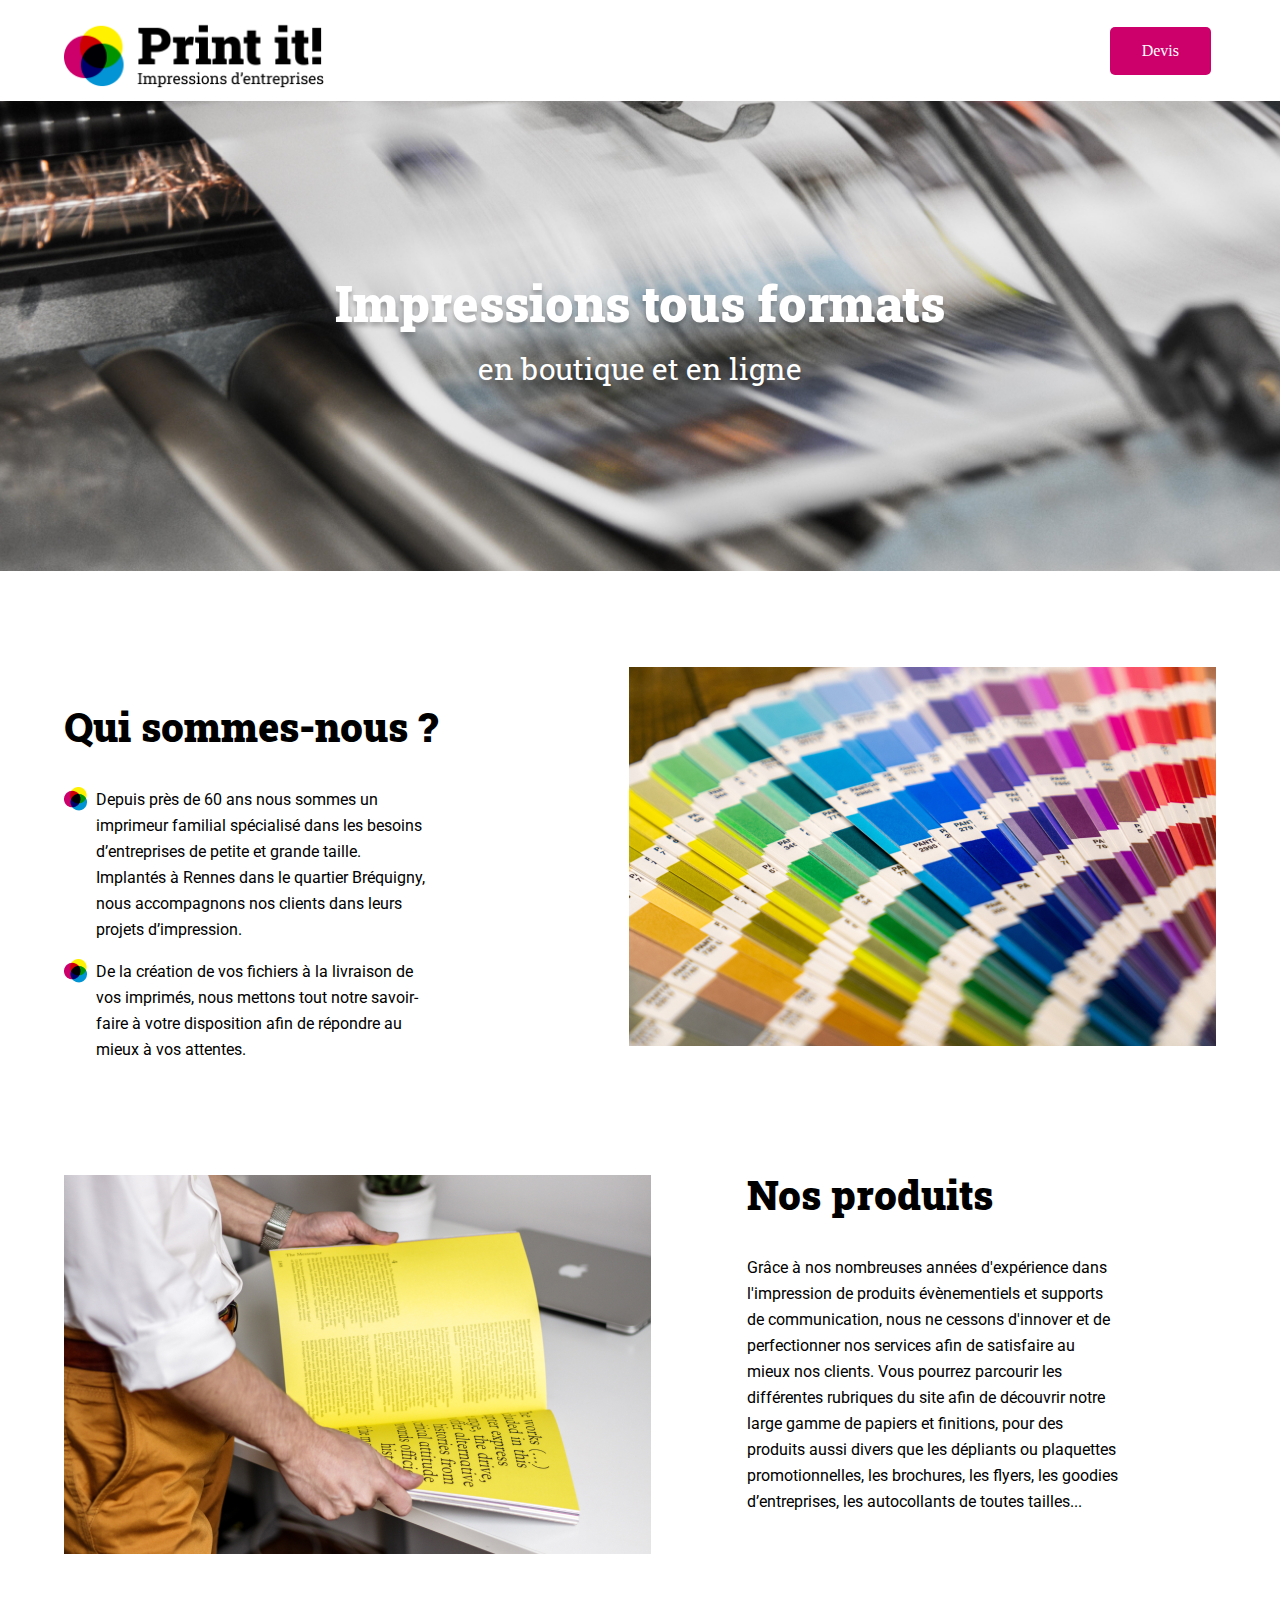
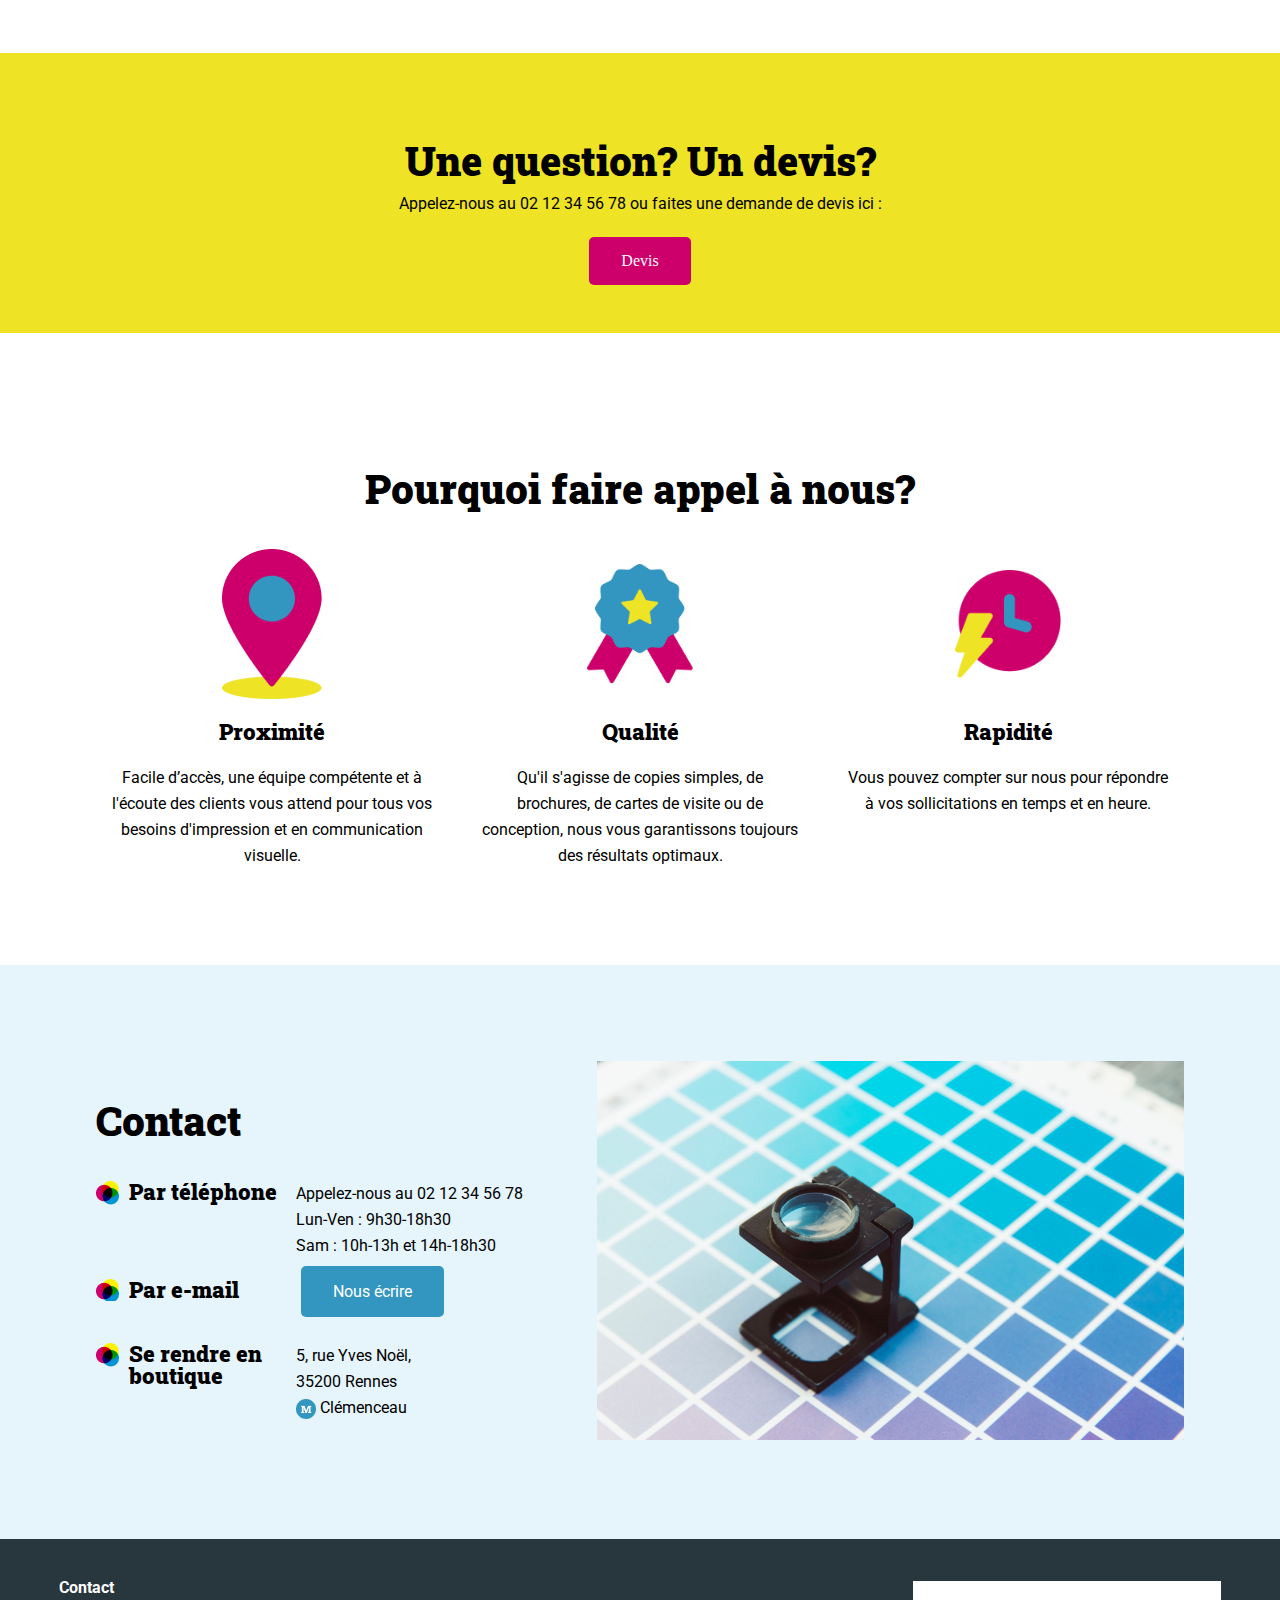
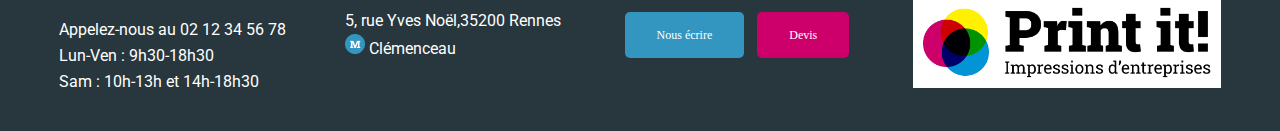
==== Print-it-JS-main/index.html @ 8bfd545e "First commit" ====
<!DOCTYPE html>
<html lang="fr">
<head>
	<meta charset="UTF-8">
	<meta name="viewport" content="width=device-width, initial-scale=1.0">
	<title>Print it ! - Impressions d'entreprise</title>
	<link rel="stylesheet" href="./assets/style.css">
	<link rel="preconnect" href="https://fonts.googleapis.com">
	<link rel="preconnect" href="https://fonts.gstatic.com" crossorigin>
	<link href="https://fonts.googleapis.com/css2?family=Roboto:wght@400;700&family=Roboto+Slab:wght@400;900&display=swap" rel="stylesheet">
</head>
<body>
<header class="container">
	<h1>
		<img class="logo" src="./assets/images/logo.png" alt="Print it ! Impressions d'entreprises" >
	</h1>
	<a class="btn devis" href="mailto:contact@print-it.tld">Devis</a>
</header>
<main>
	<div id="banner">
		<img class="banner-img" src="./assets/images/slideshow/slide1.jpg" alt="Banner Print-it">
		<p>Impressions tous formats <span>en boutique et en ligne</span></p>
		<div class="dots">
		</div>
	</div>
	<section id="about-us" class="container">
		<div>
			<h2>Qui sommes-nous ?</h2>
			<ul>
				<li>Depuis près de 60 ans nous sommes un imprimeur familial spécialisé dans les besoins d’entreprises de petite et grande taille. Implantés à Rennes dans le quartier Bréquigny, nous accompagnons nos clients dans leurs projets d’impression.</li>
				<li>De la création de vos fichiers à la livraison de vos imprimés, nous mettons tout notre savoir-faire à votre disposition afin de répondre au mieux à vos attentes.</li>
			</ul>
		</div>
		<aside>
			<img src="./assets/images/colors.jpg" alt="palette multicolore">
		</aside>
	</section>
	<section id="products" class="container">
		<div>
			<h2>Nos produits</h2>
			<p>Grâce à nos nombreuses années d'expérience dans l'impression de produits évènementiels et supports de communication, nous ne cessons d'innover et de perfectionner nos services afin de satisfaire au mieux nos clients. Vous pourrez parcourir les différentes rubriques du site afin de découvrir notre large gamme de papiers et finitions, pour des produits aussi divers que les dépliants ou plaquettes promotionnelles, les brochures, les flyers, les goodies d’entreprises, les autocollants de toutes tailles... </p>
		</div>
		<aside>
			<img src="./assets/images/yellow-book.jpg" alt="Imprimeur avec un livre jaune dans les mains">
		</aside>

	</section>
	<section id="question" class="bg-yellow">
		<h2>Une question? Un devis?</h2>
		<p>Appelez-nous au 02 12 34 56 78 ou faites une demande de devis ici :</p>
		<a href="mailto:contact@print-it.tld" class="btn devis">Devis</a>
	</section>
	<section id="why-us" class="container">
		<h2>Pourquoi faire appel à nous?</h2>
		<div>
			<article>
				<img src="./assets/images/proximity-icon.png" alt="Icone Proximité">
				<h3>Proximité</h3>
				<p>Facile d’accès, une équipe compétente et à l'écoute des clients vous attend pour tous vos besoins d'impression et en communication visuelle.</p>
			</article>
			<article>
				<img src="./assets/images/quality-icon.png" alt="Icone Qualité">
				<h3>Qualité</h3>
				<p>Qu'il s'agisse de copies simples, de brochures, de cartes de visite ou de conception, nous vous garantissons toujours des résultats optimaux.</p>
			</article>
			<article>
				<img src="./assets/images/speedy-icon.png" alt="Rapidité Qualité">
				<h3>Rapidité</h3>
				<p>Vous pouvez compter sur nous pour répondre à vos sollicitations en temps et en heure.</p>
			</article>
		</div>
	</section>
	<section id="contact" class="bg-lightblue">
		<div class="container">
			<div>
				<h2>Contact</h2>
				<div>
					<h3>Par téléphone</h3>
					<ul>
						<li>Appelez-nous au 02 12 34 56 78</li>
						<li>Lun-Ven : 9h30-18h30</li>
						<li>Sam : 10h-13h et 14h-18h30</li>
					</ul>
				</div>
				<div>
					<h3>Par e-mail</h3>
					<p>
						<a href="mailto:contact@print-it.tld" class="btn">Nous écrire</a>
					</p>
				</div>
				<div>
					<h3>Se rendre en boutique</h3>
					<p>5, rue Yves Noël,<br>
						35200 Rennes<br>
						<img class="inline-icon" src="./assets/images/metro.png" alt="metro"/> Clémenceau</p>
				</div>
			</div>
			<div>
				<img src="./assets/images/magnifying-glass.jpg" alt="Loupe avec palette bleue">
			</div>

		</div>
	</section>
</main>
<footer>
	<div>
		<p class="footer-contact">Contact</p>
		<ul>
			<li>Appelez-nous au 02 12 34 56 78</li>
			<li>Lun-Ven : 9h30-18h30</li>
			<li>Sam : 10h-13h et 14h-18h30</li>
		</ul>
	</div>
	<div>
		<p>5, rue Yves Noël,35200 Rennes<br>
			<img src="./assets/images/metro.png" alt="metro"/> Clémenceau</p>
	</div>
	<div>
		<a href="mailto:contact@print-it.tld" class="btn">Nous écrire</a>
		<a href="mailto:contact@print-it.tld?subject=Demande&nbsp;de&nbsp;devis" class="btn devis">Devis</a>
	</div>
	<div>
		<img class="footer-logo" src="./assets/images/logo.png" alt="Print it ! Impressions d'entreprises" >
	</div>
</footer>
<script src="./assets/script.js"></script>
</body>
</html>
---- Print-it-JS-main/assets/style.css ----
/* variables declaration */
:root {
	--primary-color: #3396C0;
	--secondary-color: #CD006B;
	--third-color: #EEE325;
}

/* Reset CSS */
* {
	-webkit-box-sizing: border-box;
	-moz-box-sizing: border-box;
	box-sizing: border-box;
}
html, body, div, span, applet, object, iframe,
h1, h2, h3, h4, h5, h6, p, blockquote, pre,
a, abbr, acronym, address, big, cite, code,
del, dfn, em, img, ins, kbd, q, s, samp,
small, strike, strong, sub, sup, tt, var,
b, u, i, center,
dl, dt, dd, ol, ul, li,
fieldset, form, label, legend,
table, caption, tbody, tfoot, thead, tr, th, td,
article, aside, canvas, details, embed,
figure, figcaption, footer, header, hgroup,
menu, nav, output, ruby, section, summary,
time, mark, audio, video {
	margin: 0;
	padding: 0;
	border: 0;
	font: inherit;
	font-size: 100%;
	vertical-align: baseline;
}
/* HTML5 display-role reset for older browsers */
article, aside, details, figcaption, figure,
footer, header, hgroup, menu, nav, section {
	display: block;
}
body {
	line-height: 1;
}
ol, ul {
	list-style: none;
}
blockquote, q {
	quotes: none;
}
blockquote:before, blockquote:after,
q:before, q:after {
	content: none;
}
table {
	border-collapse: collapse;
	border-spacing: 0;
}
body {

}
section {
	margin-block: 6em;
}
h2 {
	font-family: 'Roboto Slab', sans-serif;
	font-size: 40px;
	font-weight: 900;
	margin-block: 1em;
}
h3{
	font-family: 'Roboto Slab', sans-serif;
	font-size: 22px;
	font-weight: 900;
	margin-block: 1em;
}

p, li {
	font-family: Roboto, sans-serif;
	font-size: 16px;
	line-height: 26px;
}
.container {
	max-width: 1440px;
	margin-inline:auto;
	padding-inline: 5%;
}
header {
	display: flex;
	justify-content: space-between;
	align-items: center;
}
.logo{
	width: 260px;
	margin-block: 10px;
}

.btn {
	background-color: var(--primary-color) ;
	padding: 16px 32px;
	margin-inline:5px;
	border-radius: 5px;
	color: white;
	text-decoration: none;
}
.devis {
	background-color: var(--secondary-color);
}

#banner {
	display: flex;
	flex-direction: column;
	align-items: center;
	justify-content: center;
	width: 100%;
	min-height: 470px;
	position: relative;
}
.banner-img {
	position: absolute;
	width: 100%;
	height: 100%;
	z-index: -1;
	object-fit: cover;
	object-position: center;
}
/* Code CSS en prévision de l'ajout d'un carousel pour la bannière */
/* Gestion des fleches du carrousel */
#banner .arrow {
	position: absolute;
}
#banner .arrow_left {
	left: 10px;
}
#banner .arrow_right {
	right: 10px;
}
/* Gestion des points du carrousel */
.dots {
	position: absolute;
	bottom: 40px;
	display: flex;
}
.dot {
	margin-inline: 5px;
	width: 13px;
	height: 13px;
	background-color: #ffffff00;
	border: 3px solid #fff;
	border-radius: 100%;
	box-shadow: 0 4px 4px rgba(0, 0, 0, 0.25);;
}
.dot_selected {
	background-color: #fff;
}
/* Fin du code CSS pour le carousel */
#banner p {
	font-family: 'Roboto Slab', sans-serif;
	font-weight: 900;
	font-size: 50px;
	line-height: 66px;
	color: white;
	text-shadow: 0 4px 4px rgba(0, 0, 0, 0.25);
	text-align: center;
}
#banner span {
	display: block;
	font-weight: 400;
	font-size: 30px;
}
#about-us {
	display: flex;
}
#about-us article, #about-us aside {
	flex:1;
}
#about-us li {
	background: url("./images/tricolor-icon.png") no-repeat left top;
	font-size: 16px;
	line-height: 26px;
	padding-left:2em;
	width: 65%;
	margin-bottom: 1em;

}

#products {
	display: flex;
	align-items: flex-start;
	flex-direction: row-reverse;
}
#products div, #products aside {
	flex:1;
}
#products div {
	padding: 0 6em;
}
#products h2 {
	margin-top: 0;
}
.bg-yellow {
	background-color: var(--third-color);
}
#question {
	display: flex;
	flex-direction: column;
	align-items: center;
	padding-block: 3em;
}
#question h2 {
	margin-bottom: 10px;
}
#question p {
	margin-bottom: 20px;
}

#why-us {
	display: flex;
	flex-direction: column;
	text-align: center;
}
#why-us > div{
	display: flex;
	justify-content: space-evenly;
}
#why-us article {
	max-width: 320px;
	display: flex;
	flex-direction: column;
}
#why-us img {
	width: 33%;
	height: 150px;
	text-align: center;
	margin-inline: auto;
	margin-block: 0;
	object-fit: contain;
}

.bg-lightblue{
	background-color: #E6F4FB;
}
#contact {
	margin-bottom: 0;
}
#contact article, #contact div {
	flex:1;
}


#contact .container {
	flex-direction: row;
	display: flex;
	padding: 6em ;
}

#contact .container > div > div {
	display: flex;
	padding-bottom: 20px;
}

#contact h3 {
	margin-top: 0;
	background: url("./images/tricolor-icon.png") no-repeat left top;
	padding-left:1.5em;
	width: 200px;
}
.inline-icon {
	vertical-align: middle;
}
footer {
	background-color: #28363D;
	color: white;
	display: flex;
	padding-block: 3em;
	justify-content: space-evenly;
	font-size: 12px;
	align-items: center;
}
footer div {

	position: relative;
}
.footer-logo {
	background-color: white;
	max-width: 308px;
	padding: 10px;
}
.footer-contact {
	margin-bottom: 1em;
	font-weight: 700;
	font-size: 16px;

}

@media all and (max-width: 1250px) {
	#contact > article {
		flex: 2;
	}
}
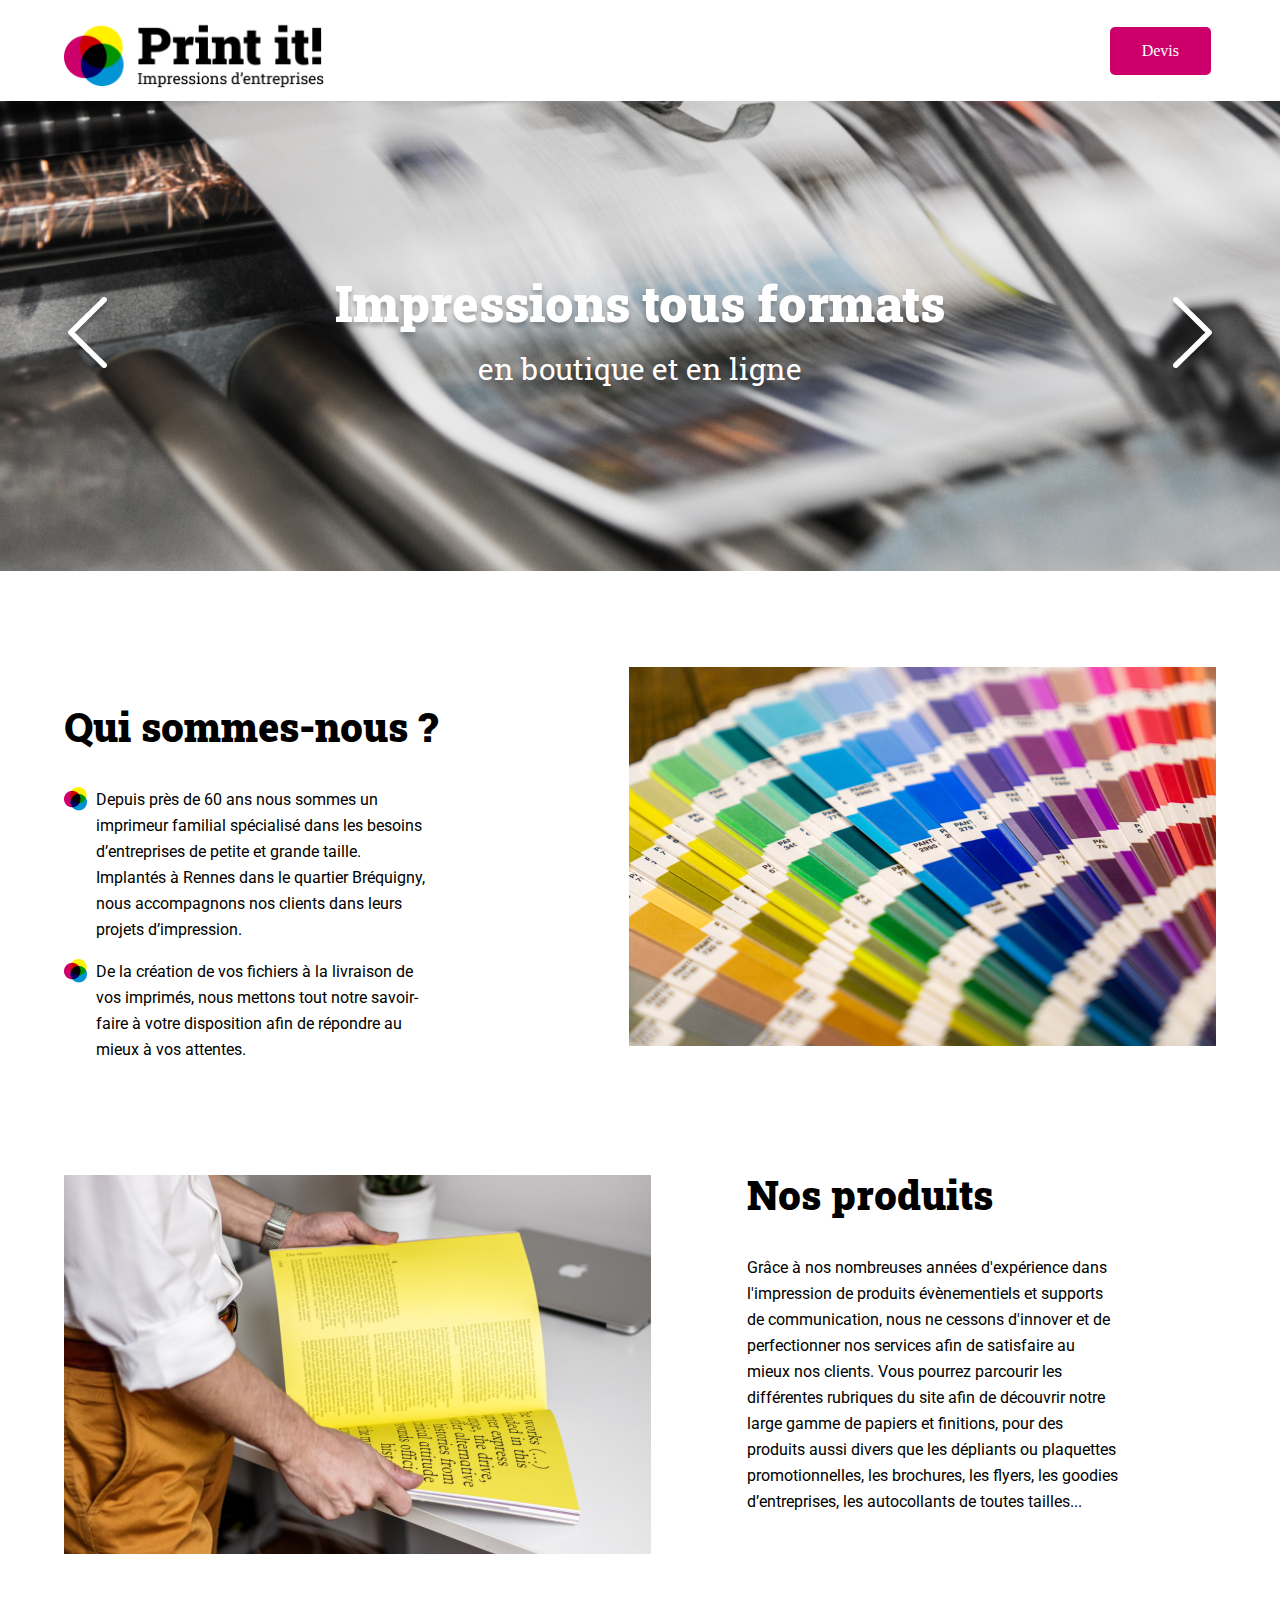
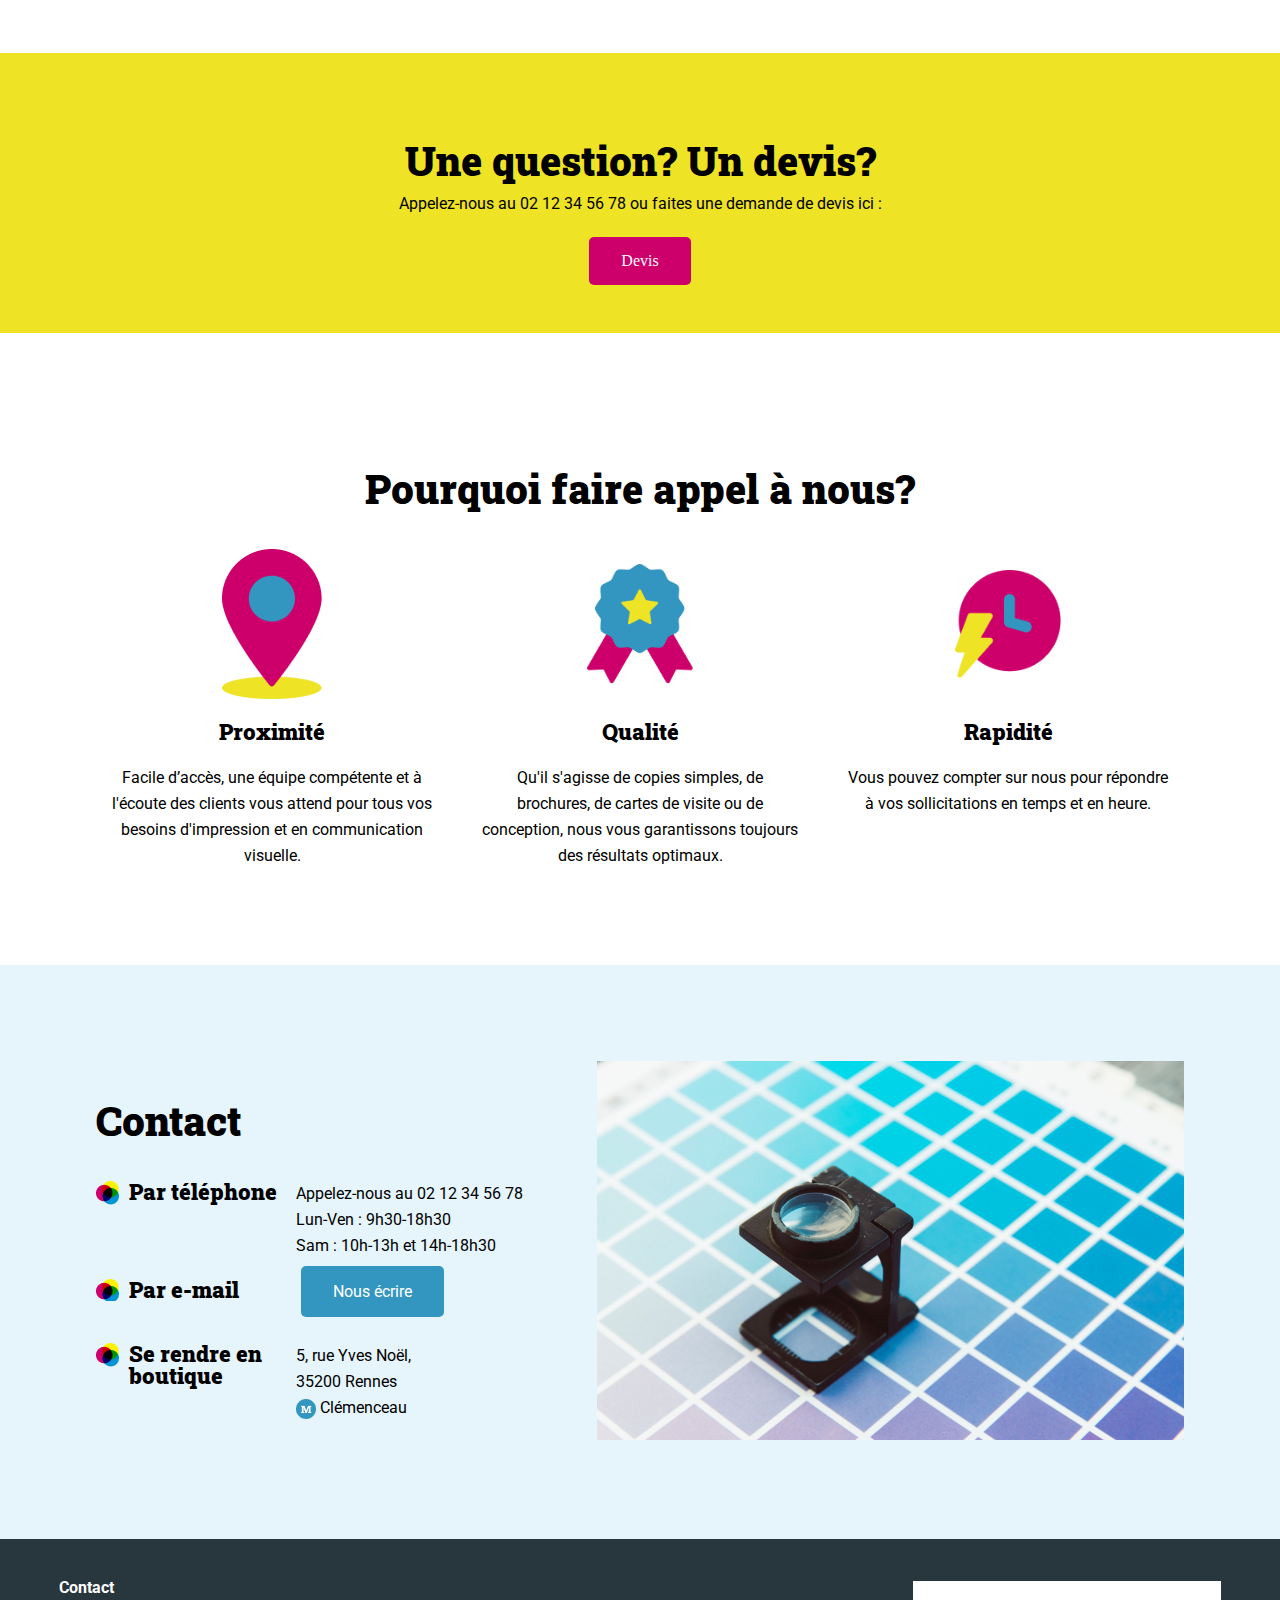
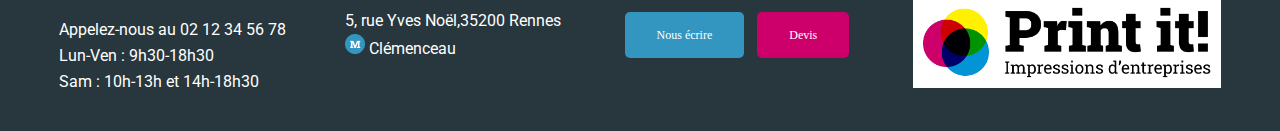
==== commit 2098c2f5: "Ajout des flêches dans la bannière" ====
--- a/Print-it-JS-main/index.html
+++ b/Print-it-JS-main/index.html
@@ -18,10 +18,12 @@
 </header>
 <main>
 	<div id="banner">
+		<img src="./assets/images/arrow_left.png" alt="flêche gauche">
 		<img class="banner-img" src="./assets/images/slideshow/slide1.jpg" alt="Banner Print-it">
 		<p>Impressions tous formats <span>en boutique et en ligne</span></p>
 		<div class="dots">
 		</div>
+		<img src="./assets/images/arrow_right.png" alt="flêche gauche">
 	</div>
 	<section id="about-us" class="container">
 		<div>
--- a/Print-it-JS-main/assets/style.css
+++ b/Print-it-JS-main/assets/style.css
@@ -113,6 +113,19 @@
 	min-height: 470px;
 	position: relative;
 }
+
+/* Permet de placer les flêches dans la banner */
+#banner img:first-child{
+	position: absolute;
+	left: 5%;
+
+}
+
+#banner img:last-child{
+	position: absolute;
+	right: 5%;
+}
+
 .banner-img {
 	position: absolute;
 	width: 100%;
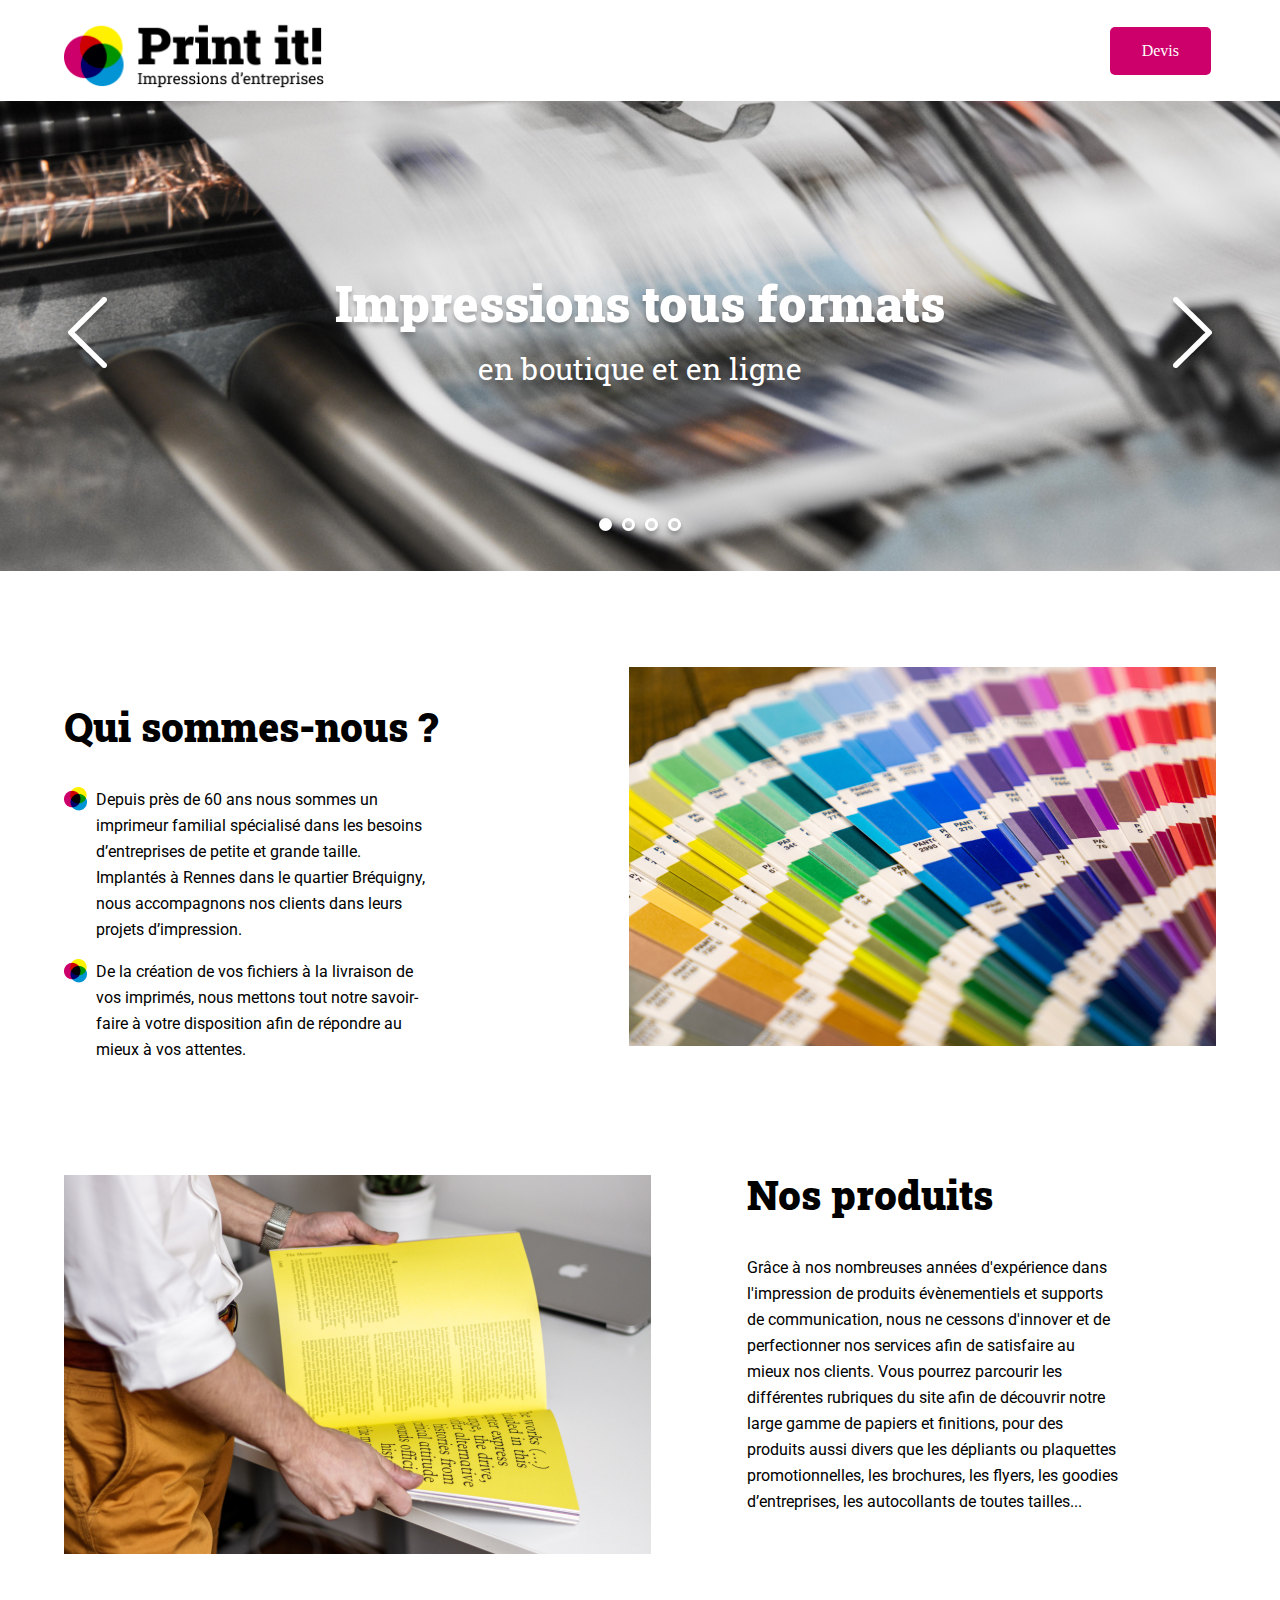
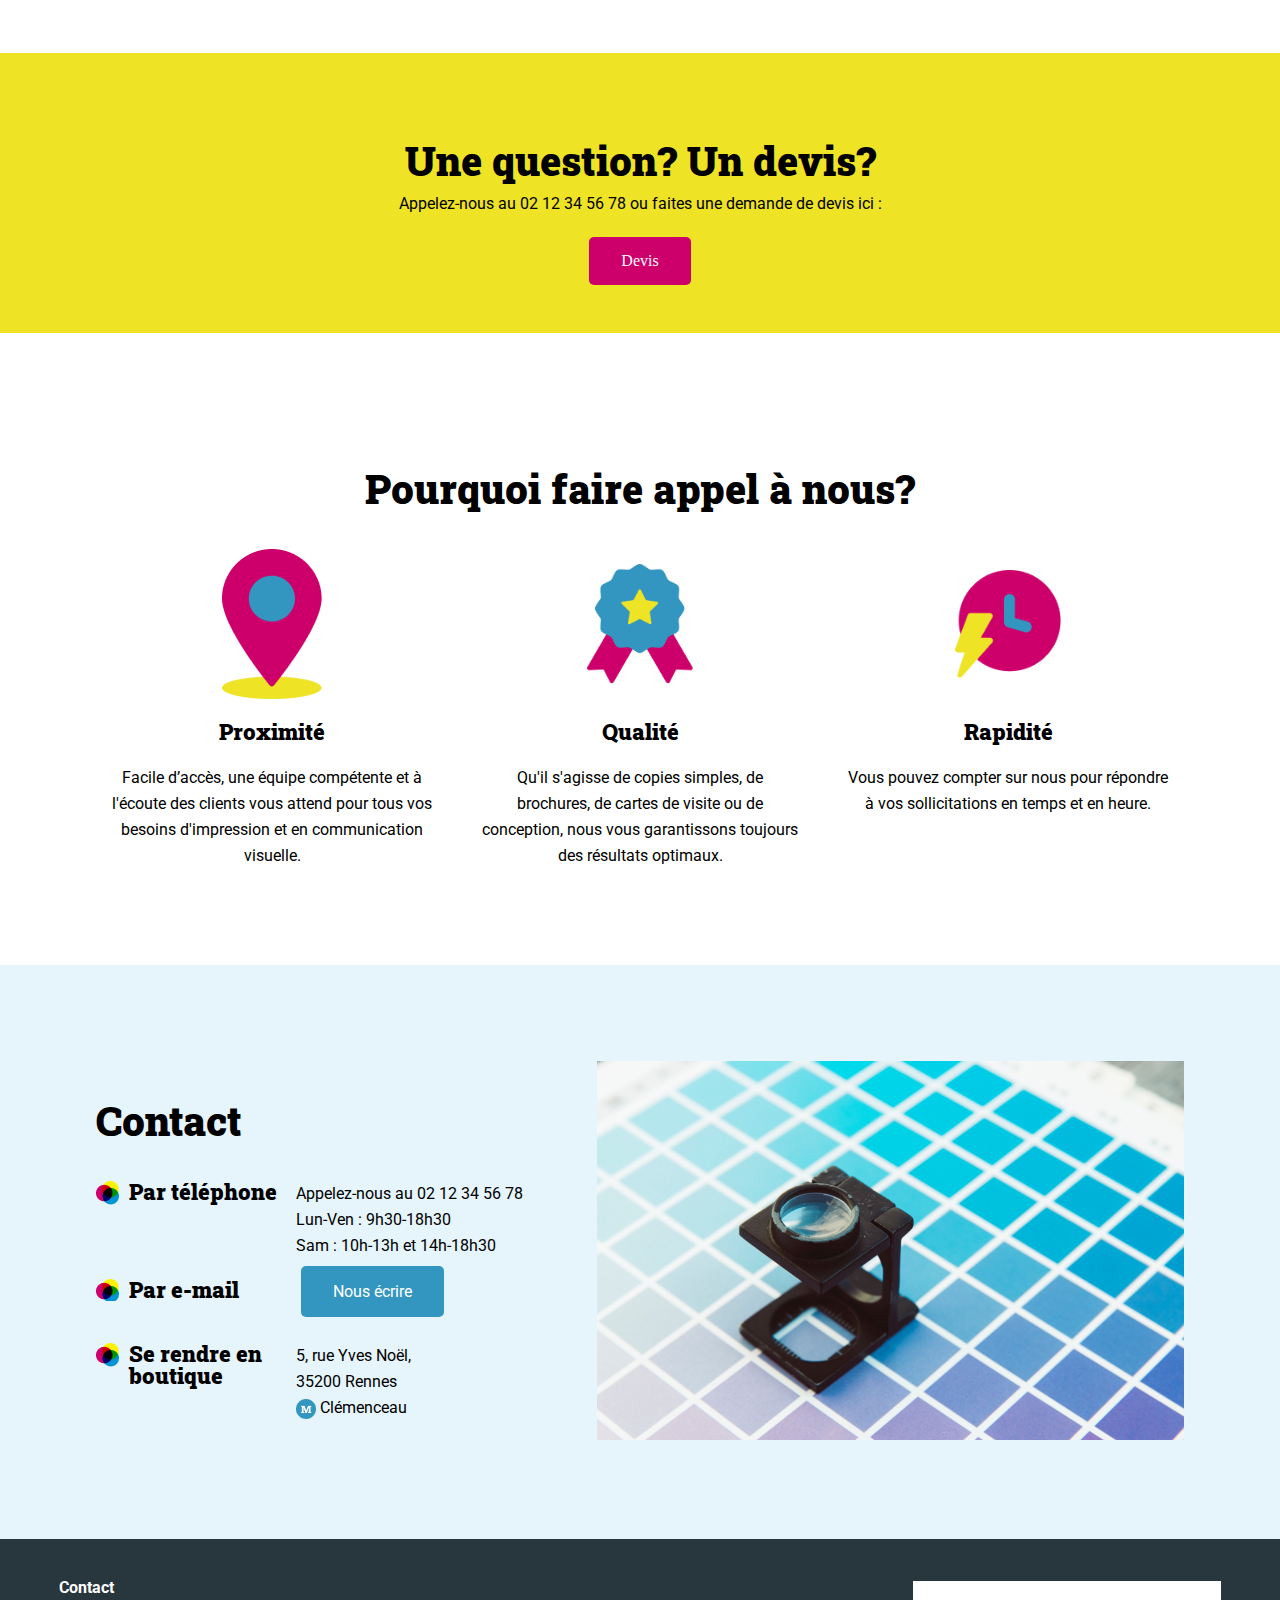
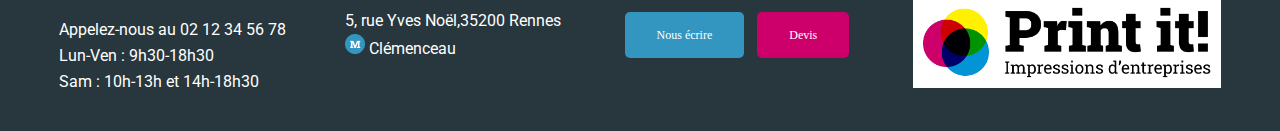
==== commit b1da9dfa: "Add files via upload" ====
--- a/Print-it-JS-main/index.html
+++ b/Print-it-JS-main/index.html
@@ -18,12 +18,12 @@
 </header>
 <main>
 	<div id="banner">
-		<img src="./assets/images/arrow_left.png" alt="flêche gauche">
+		<img src="./assets/images/arrow_left.png" alt="flêche gauche" class="arrow">
 		<img class="banner-img" src="./assets/images/slideshow/slide1.jpg" alt="Banner Print-it">
 		<p>Impressions tous formats <span>en boutique et en ligne</span></p>
 		<div class="dots">
 		</div>
-		<img src="./assets/images/arrow_right.png" alt="flêche gauche">
+		<img src="./assets/images/arrow_right.png" alt="flêche gauche" class="arrow">
 	</div>
 	<section id="about-us" class="container">
 		<div>
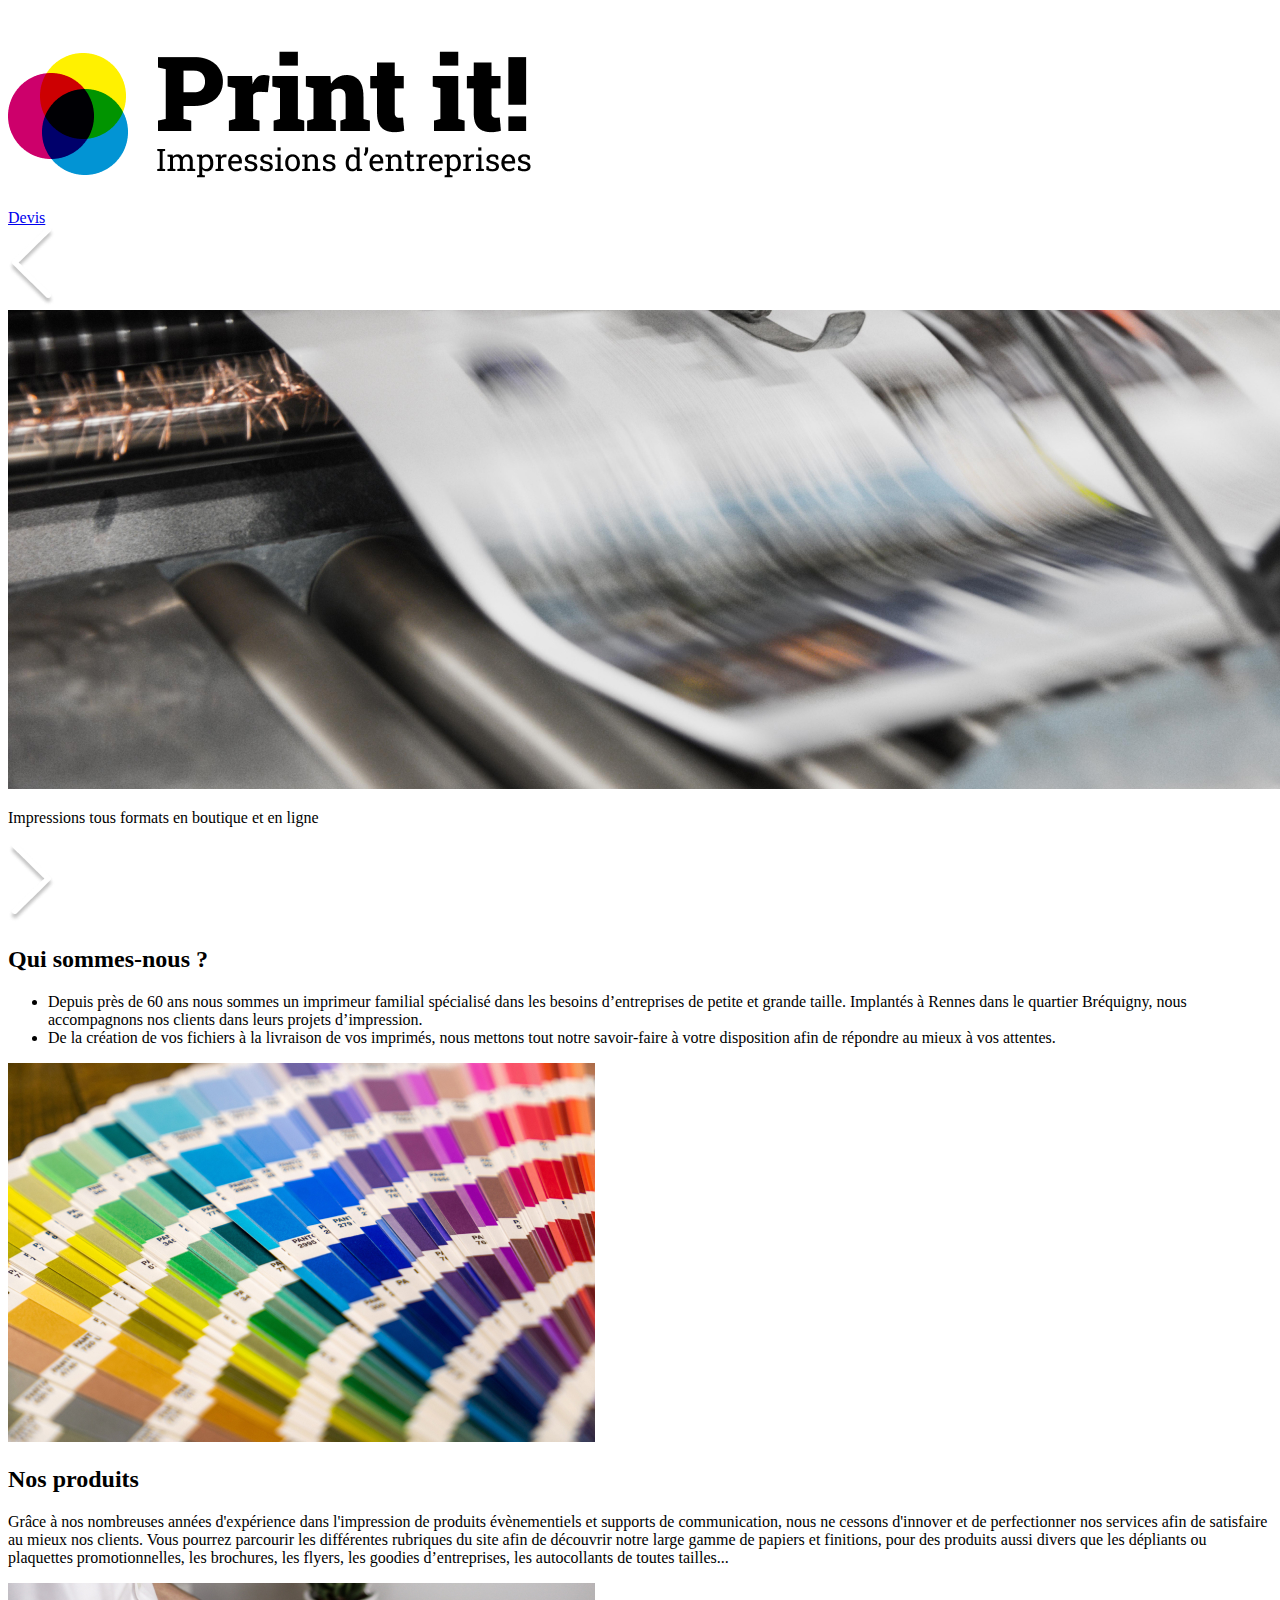
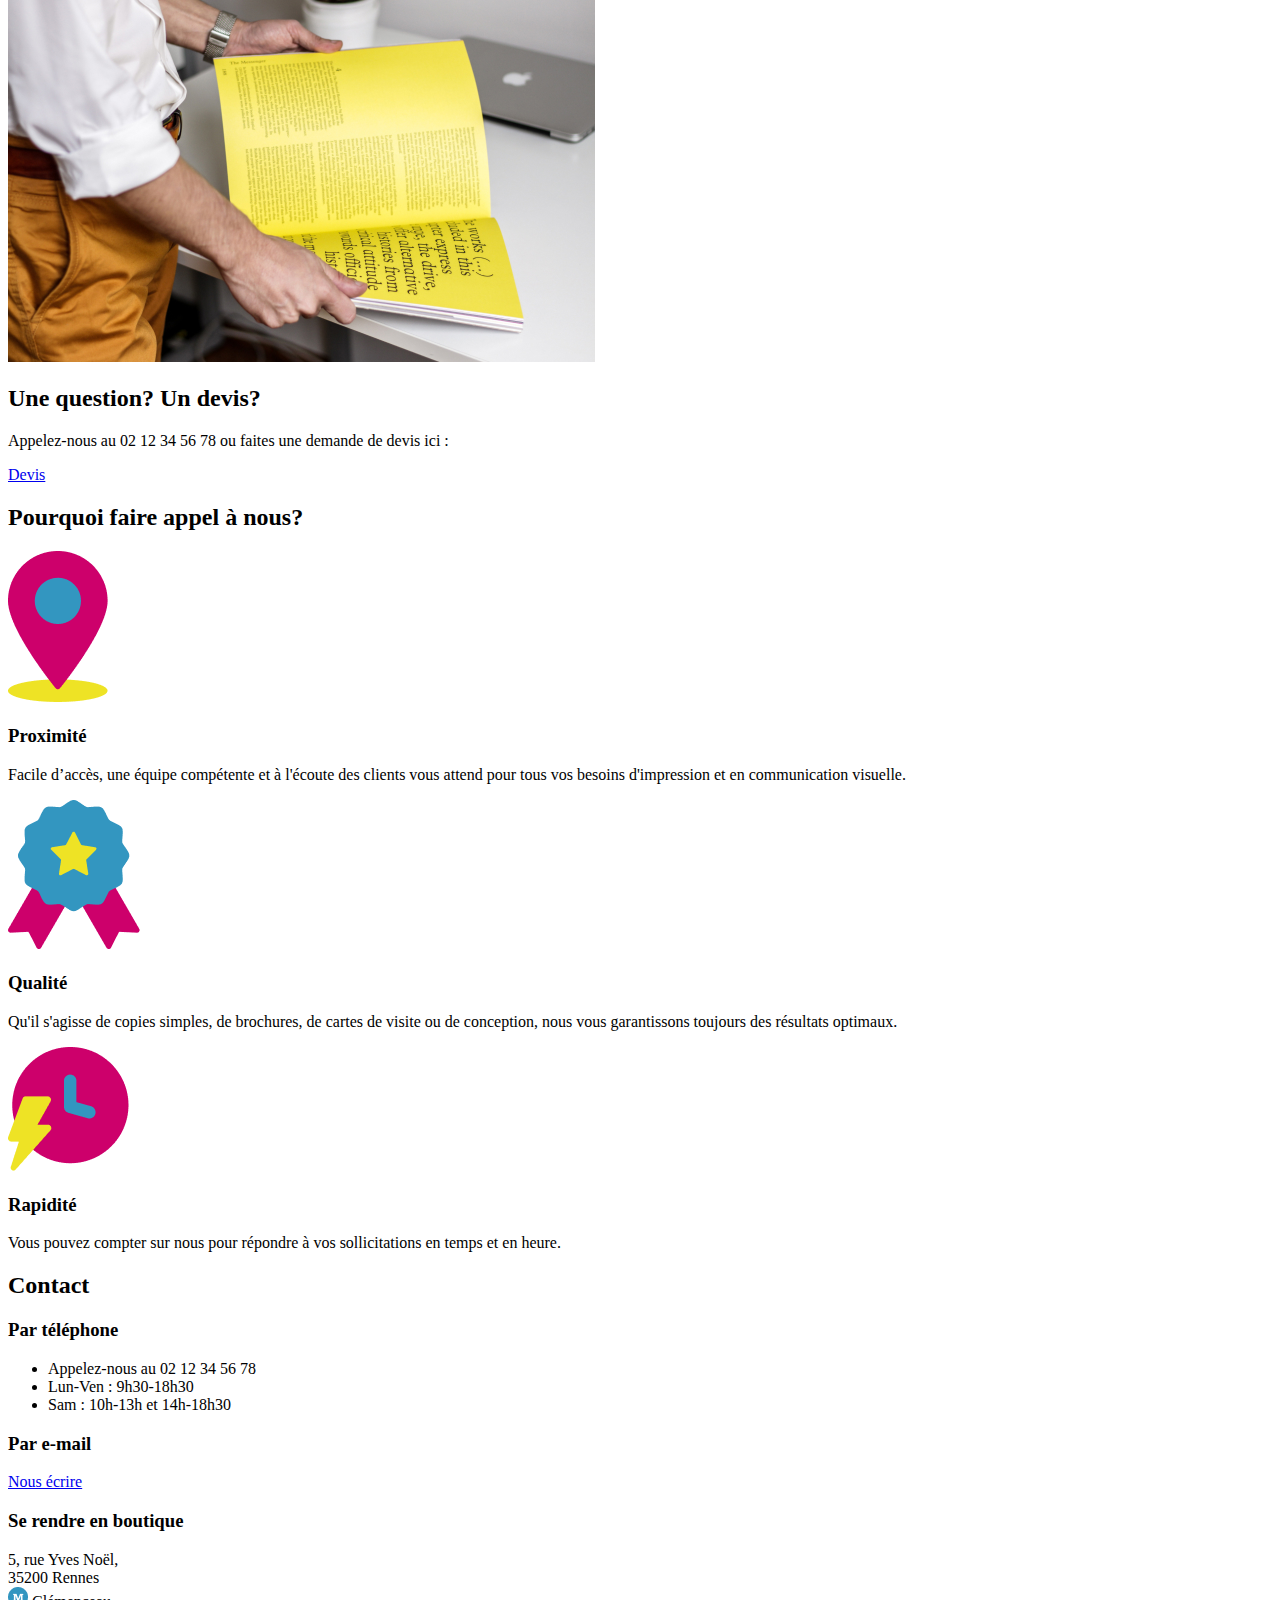
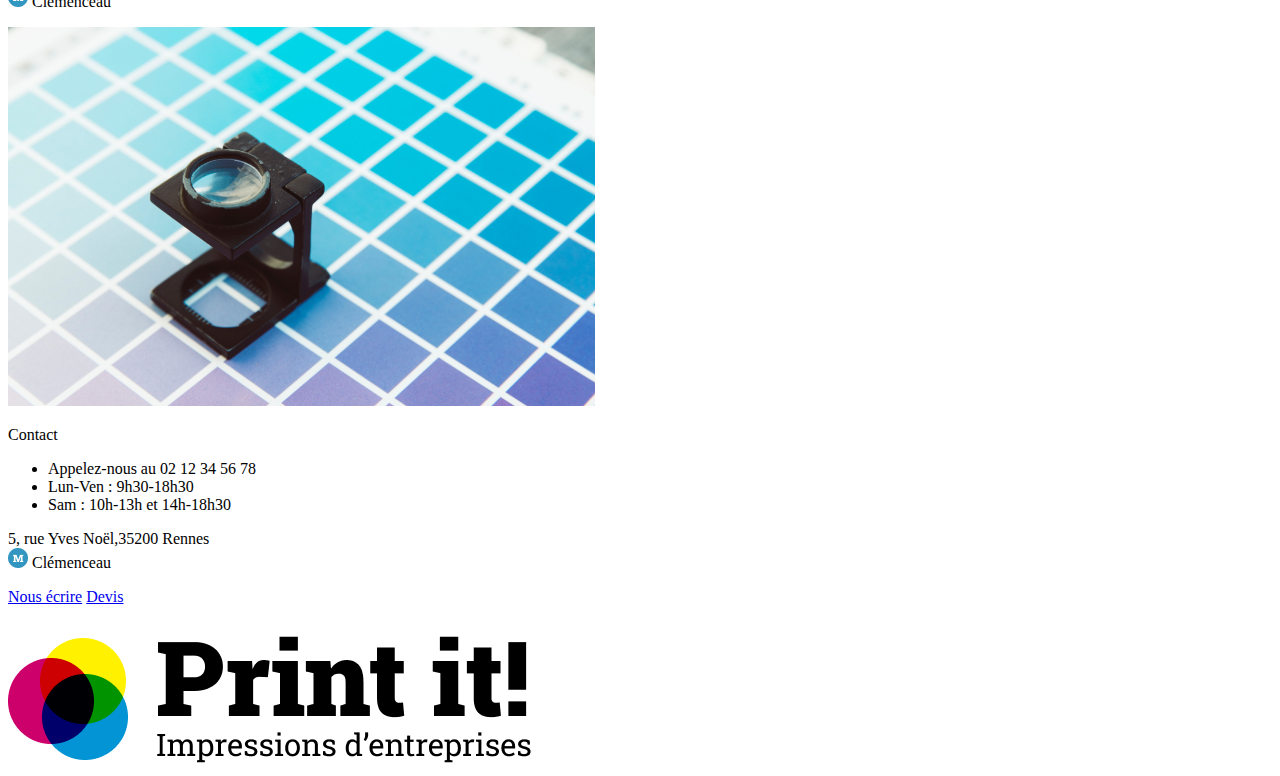
==== commit 4361684e: "Changement des liens relatifs" ====
--- a/Print-it-JS-main/index.html
+++ b/Print-it-JS-main/index.html
@@ -4,7 +4,7 @@
 	<meta charset="UTF-8">
 	<meta name="viewport" content="width=device-width, initial-scale=1.0">
 	<title>Print it ! - Impressions d'entreprise</title>
-	<link rel="stylesheet" href="./assets/style.css">
+	<link rel="stylesheet" href="/assets/style.css">
 	<link rel="preconnect" href="https://fonts.googleapis.com">
 	<link rel="preconnect" href="https://fonts.gstatic.com" crossorigin>
 	<link href="https://fonts.googleapis.com/css2?family=Roboto:wght@400;700&family=Roboto+Slab:wght@400;900&display=swap" rel="stylesheet">
@@ -125,6 +125,6 @@
 		<img class="footer-logo" src="./assets/images/logo.png" alt="Print it ! Impressions d'entreprises" >
 	</div>
 </footer>
-<script src="./assets/script.js"></script>
+<script src="/assets/script.js"></script>
 </body>
 </html>
